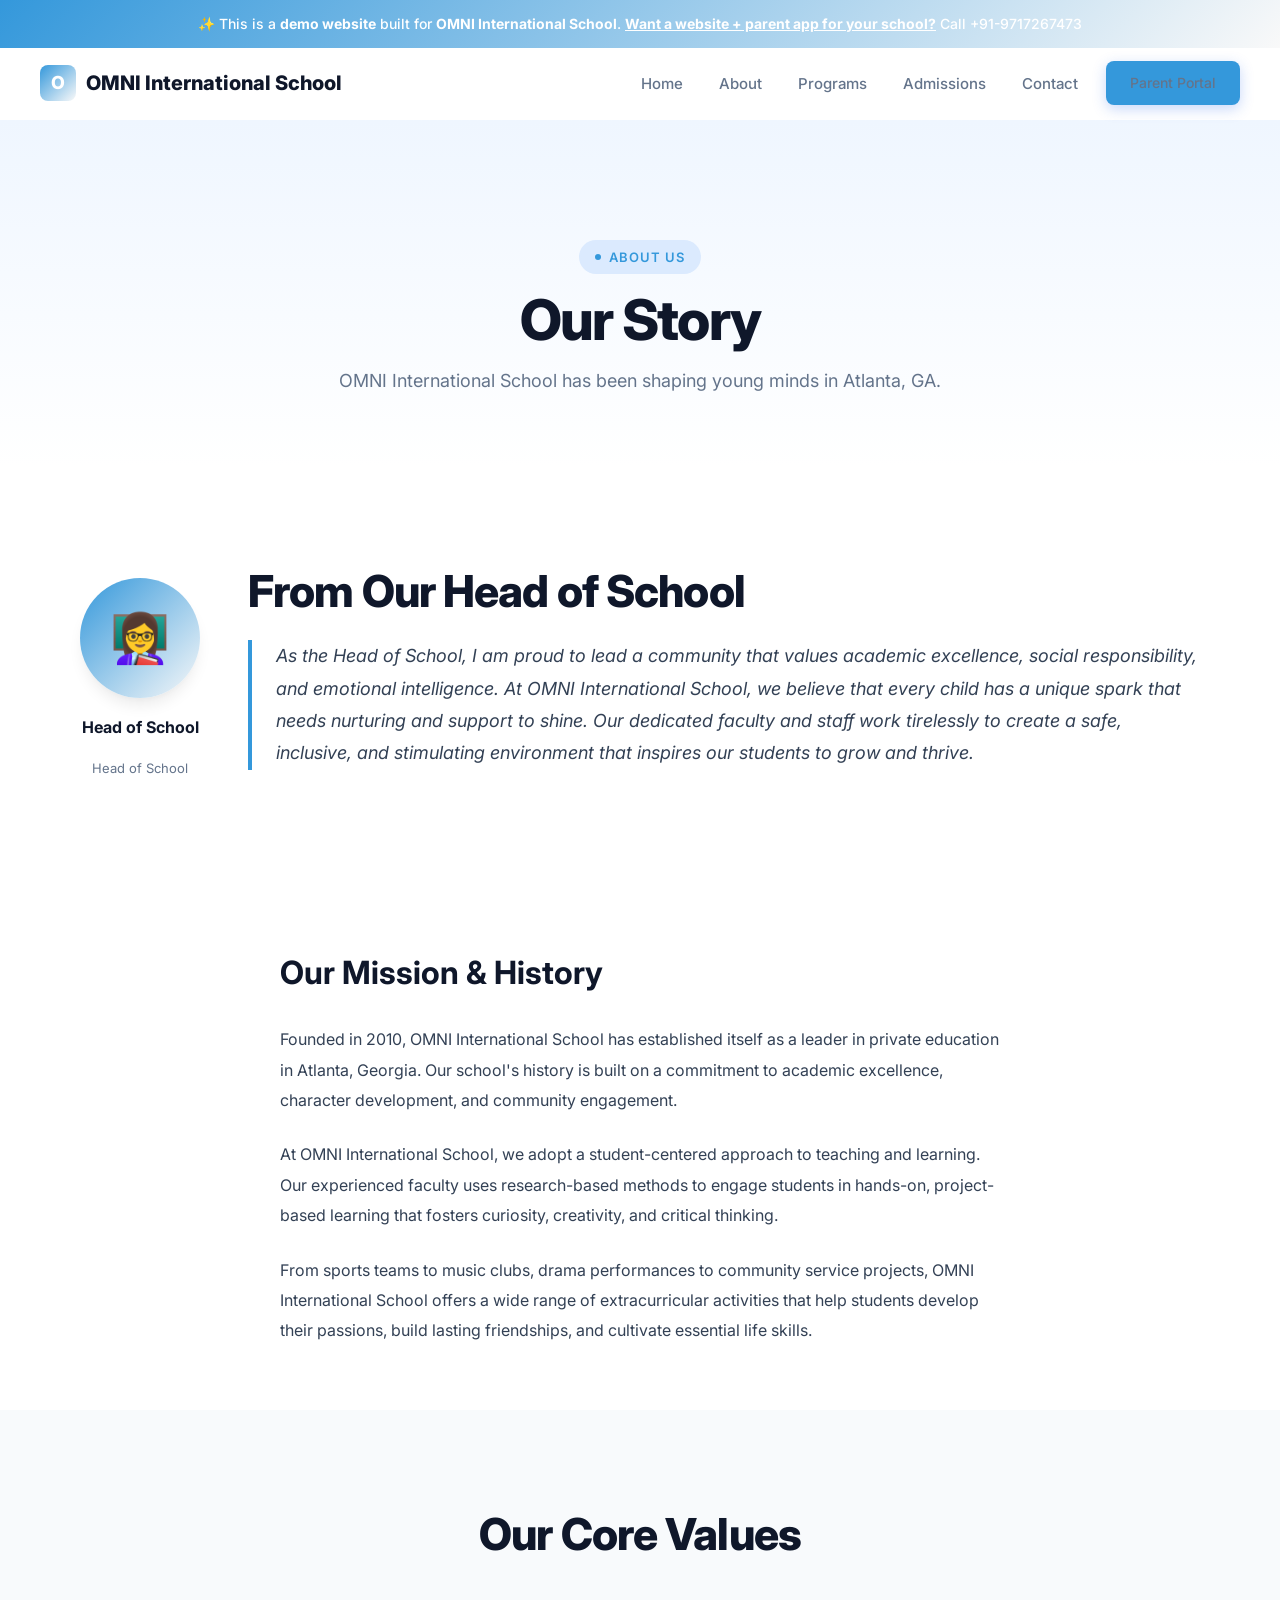
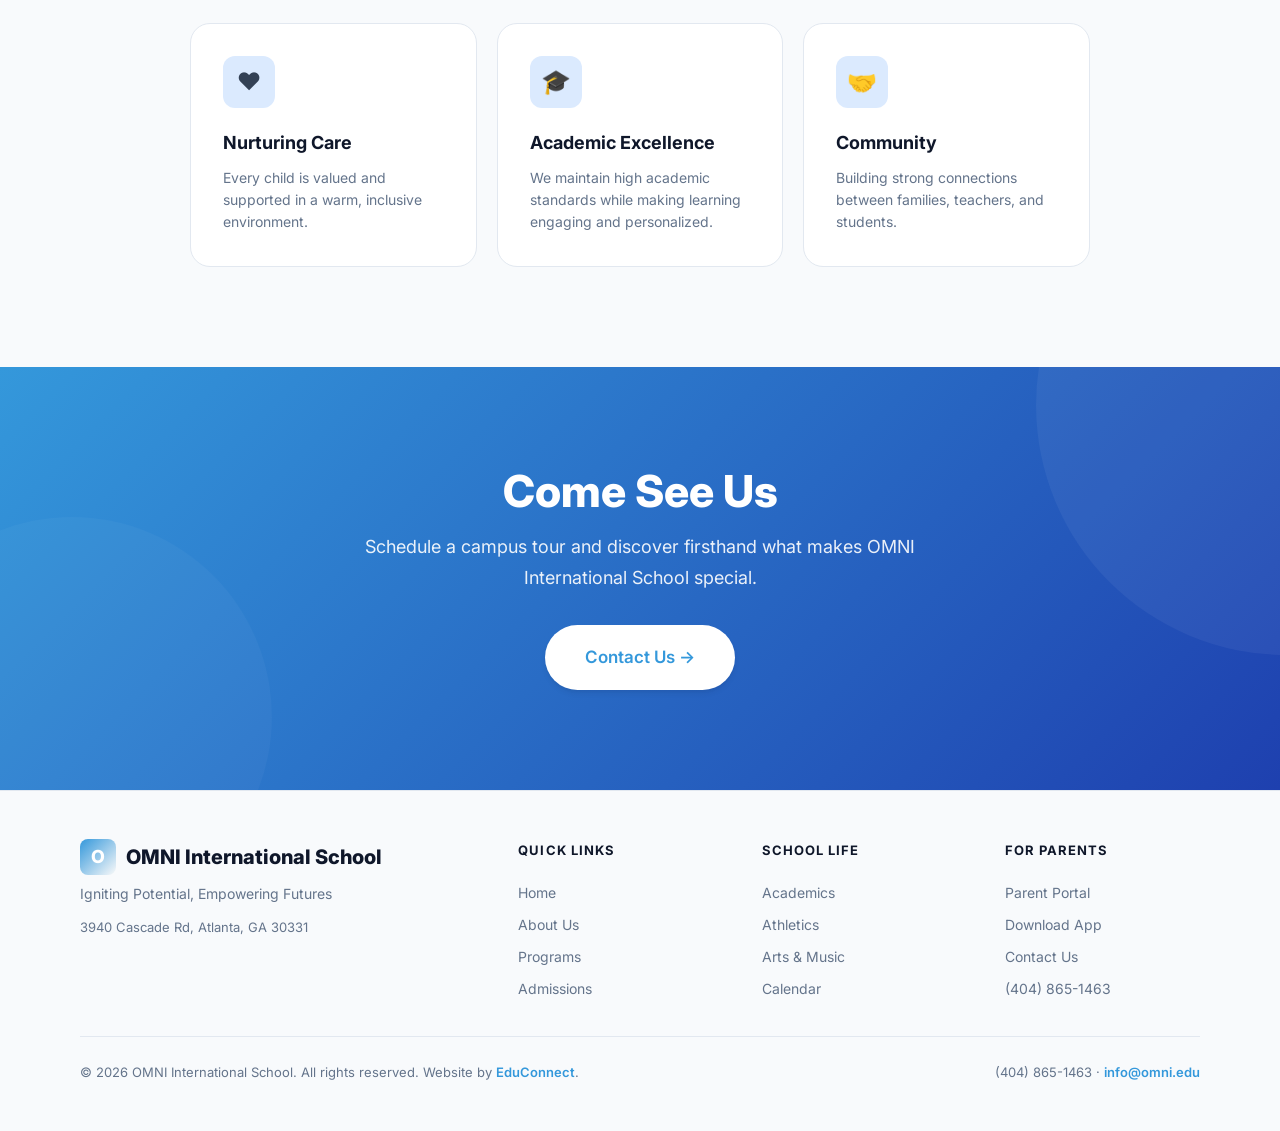
==== about.html @ db90e11e "Initial demo site for OMNI International School" ====
<!DOCTYPE html><html lang="en"><head>
  <meta charset="UTF-8"><meta name="viewport" content="width=device-width,initial-scale=1.0">
  <title>About Us — OMNI International School</title>
  <meta name="description" content="About Us — OMNI International School, a premier school in Atlanta, GA serving Pre-K – 8th Grade.">
  <meta property="og:title" content="About Us — OMNI International School"><meta property="og:type" content="website">
  <link rel="preconnect" href="https://fonts.googleapis.com"><link rel="preconnect" href="https://fonts.gstatic.com" crossorigin>
  <link href="https://fonts.googleapis.com/css2?family=Inter:wght@400;500;600;700;800&display=swap" rel="stylesheet">
  <link rel="stylesheet" href="/styles.css"><script src="/main.js" defer></script>
</head><body><div class="demo-banner">
  ✨ This is a <strong>demo website</strong> built for <strong>OMNI International School</strong>.
  <a href="mailto:bhupender@myfirststepschool.com">Want a website + parent app for your school?</a> Call +91-9717267473
</div>
<nav class="navbar">
  <a href="/" class="logo"><span class="logo-icon">O</span>OMNI International School</a>
  <div class="nav-links">
    <a href="/">Home</a>
    <a href="/about.html">About</a>
    <a href="/programs.html">Programs</a>
    <a href="/admissions.html">Admissions</a>
    <a href="/contact.html">Contact</a>
    <a href="/parents.html" class="btn btn-primary" style="padding:10px 24px;font-size:14px">Parent Portal</a>
  </div>
  <button class="hamburger" aria-label="Toggle menu"><span></span><span></span><span></span></button>
</nav><main>
<section class="page-hero"><div class="container">
  <div class="badge animate-on-scroll mb-4">About Us</div>
  <h1 class="heading-xl animate-on-scroll mb-4">Our Story</h1>
  <p class="text-lg text-muted max-w-lg mx-auto animate-on-scroll">OMNI International School has been shaping young minds in Atlanta, GA.</p>
</div></section>
<section class="welcome-section section-padding"><div class="container"><div class="welcome-grid">
  <div class="principal-card animate-on-scroll">
    <div class="principal-avatar">👩‍🏫</div>
    <div class="principal-name">Head of School</div><div class="principal-title">Head of School</div>
  </div>
  <div class="welcome-text animate-on-scroll">
    <h2 class="heading-lg mb-6">From Our Head of School</h2>
    <blockquote>As the Head of School, I am proud to lead a community that values academic excellence, social responsibility, and emotional intelligence. At OMNI International School, we believe that every child has a unique spark that needs nurturing and support to shine. Our dedicated faculty and staff work tirelessly to create a safe, inclusive, and stimulating environment that inspires our students to grow and thrive.</blockquote>
  </div>
</div></div></section>
<section class="content-section"><div class="container">
  <h2 class="heading-md animate-on-scroll mb-8">Our Mission &amp; History</h2>
  <p class="animate-on-scroll">Founded in 2010, OMNI International School has established itself as a leader in private education in Atlanta, Georgia. Our school's history is built on a commitment to academic excellence, character development, and community engagement.</p>
<p class="animate-on-scroll">At OMNI International School, we adopt a student-centered approach to teaching and learning. Our experienced faculty uses research-based methods to engage students in hands-on, project-based learning that fosters curiosity, creativity, and critical thinking.</p>
<p class="animate-on-scroll">From sports teams to music clubs, drama performances to community service projects, OMNI International School offers a wide range of extracurricular activities that help students develop their passions, build lasting friendships, and cultivate essential life skills.</p>
</div></section>
<section class="features-section section-padding"><div class="container">
  <div class="text-center mb-16"><h2 class="heading-lg animate-on-scroll mb-4">Our Core Values</h2></div>
  <div class="features-grid" style="max-width:900px;margin:0 auto">
    <div class="feature-card animate-on-scroll stagger-1"><div class="feature-icon">❤️</div><h3>Nurturing Care</h3><p>Every child is valued and supported in a warm, inclusive environment.</p></div>
    <div class="feature-card animate-on-scroll stagger-2"><div class="feature-icon">🎓</div><h3>Academic Excellence</h3><p>We maintain high academic standards while making learning engaging and personalized.</p></div>
    <div class="feature-card animate-on-scroll stagger-3"><div class="feature-icon">🤝</div><h3>Community</h3><p>Building strong connections between families, teachers, and students.</p></div>
  </div>
</div></section>
<section class="cta-section"><div class="container"><div class="cta-content animate-on-scroll">
  <h2>Come See Us</h2>
  <p>Schedule a campus tour and discover firsthand what makes OMNI International School special.</p>
  <div class="cta-actions"><a href="/contact.html" class="btn btn-white btn-lg">Contact Us →</a></div>
</div></div></section>
</main><footer class="footer">
  <div class="container">
    <div class="footer-grid">
      <div class="footer-brand">
        <div class="logo" style="margin-bottom:8px"><span class="logo-icon">O</span>OMNI International School</div>
        <p>Igniting Potential, Empowering Futures</p>
        <p style="margin-top:12px;font-size:13px">3940 Cascade Rd, Atlanta, GA 30331</p>
      </div>
      <div class="footer-col"><h4>Quick Links</h4><a href="/">Home</a><a href="/about.html">About Us</a><a href="/programs.html">Programs</a><a href="/admissions.html">Admissions</a></div>
      <div class="footer-col"><h4>School Life</h4><a href="/programs.html">Academics</a><a href="/programs.html">Athletics</a><a href="/programs.html">Arts &amp; Music</a><a href="/contact.html">Calendar</a></div>
      <div class="footer-col"><h4>For Parents</h4><a href="/parents.html">Parent Portal</a><a href="/parents.html">Download App</a><a href="/contact.html">Contact Us</a><a href="tel:(404) 865-1463">(404) 865-1463</a></div>
    </div>
    <div class="footer-bottom">
      <p>&copy; 2026 OMNI International School. All rights reserved. Website by <a href="mailto:bhupender@myfirststepschool.com">EduConnect</a>.</p>
      <p>(404) 865-1463 &middot; <a href="mailto:info@omni.edu">info@omni.edu</a></p>
    </div>
  </div>
</footer></body></html>
---- styles.css ----
/* ===== DESIGN SYSTEM — LIGHT PROFESSIONAL ===== */
:root{
  --primary:#3498db;--primary-50:#eff6ff;--primary-100:#dbeafe;--primary-200:#bfdbfe;
  --primary-500:#3498db;--primary-600:#1d4ed8;--primary-700:#1e40af;
  --secondary:#f9f9f9;--accent:#10b981;--accent-50:#ecfdf5;
  --white:#fff;--gray-50:#f8fafc;--gray-100:#f1f5f9;--gray-200:#e2e8f0;--gray-300:#cbd5e1;
  --gray-400:#94a3b8;--gray-500:#64748b;--gray-600:#475569;--gray-700:#334155;
  --gray-800:#1e293b;--gray-900:#0f172a;
  --bg:var(--white);--bg-alt:var(--gray-50);--text:var(--gray-700);
  --text-heading:var(--gray-900);--text-muted:var(--gray-500);--border:var(--gray-200);
  --shadow-sm:0 1px 3px rgba(0,0,0,.06),0 1px 2px rgba(0,0,0,.04);
  --shadow-md:0 4px 6px -1px rgba(0,0,0,.07),0 2px 4px -2px rgba(0,0,0,.05);
  --shadow-lg:0 10px 15px -3px rgba(0,0,0,.08),0 4px 6px -4px rgba(0,0,0,.04);
  --shadow-xl:0 20px 25px -5px rgba(0,0,0,.08),0 8px 10px -6px rgba(0,0,0,.04);
  --shadow-2xl:0 25px 50px -12px rgba(0,0,0,.15);
  --shadow-primary:0 4px 14px rgba(37,99,235,.25);
  --radius-sm:8px;--radius-md:12px;--radius-lg:16px;--radius-xl:20px;--radius-2xl:24px;--radius-full:9999px;
  --font:'Inter',-apple-system,BlinkMacSystemFont,'Segoe UI',sans-serif;
}
*,*::before,*::after{margin:0;padding:0;box-sizing:border-box}
html{scroll-behavior:smooth;-webkit-font-smoothing:antialiased}
body{font-family:var(--font);background:var(--bg);color:var(--text);line-height:1.7;overflow-x:hidden;font-size:16px}
a{color:inherit;text-decoration:none}img{max-width:100%;display:block}button{font-family:inherit;cursor:pointer}
.container{max-width:1200px;margin:0 auto;padding:0 24px}
@media(min-width:768px){.container{padding:0 40px}}
.section-padding{padding:80px 0}
@media(min-width:768px){.section-padding{padding:100px 0}}
.badge{display:inline-flex;align-items:center;gap:8px;padding:6px 16px;font-size:13px;font-weight:600;text-transform:uppercase;letter-spacing:.08em;border-radius:var(--radius-full);background:var(--primary-100);color:var(--primary)}
.badge::before{content:'';width:6px;height:6px;border-radius:50%;background:var(--primary);animation:pulse 2s infinite}
.badge.accent{background:var(--accent-50);color:var(--accent)}.badge.accent::before{background:var(--accent)}
.heading-xl{font-size:clamp(32px,5vw,56px);font-weight:800;line-height:1.08;letter-spacing:-.03em;color:var(--text-heading)}
.heading-lg{font-size:clamp(28px,4vw,44px);font-weight:800;line-height:1.12;letter-spacing:-.02em;color:var(--text-heading)}
.heading-md{font-size:clamp(22px,3vw,32px);font-weight:700;line-height:1.2;color:var(--text-heading)}
.heading-sm{font-size:20px;font-weight:700;line-height:1.3;color:var(--text-heading)}
.text-lg{font-size:18px;line-height:1.7;color:var(--text)}
.text-base{font-size:16px;line-height:1.7;color:var(--text)}
.text-sm{font-size:14px;line-height:1.6;color:var(--text-muted)}
.text-center{text-align:center}.text-muted{color:var(--text-muted)}
.gradient-text{background:linear-gradient(135deg,var(--primary),var(--secondary));-webkit-background-clip:text;-webkit-text-fill-color:transparent;background-clip:text}
.max-w-lg{max-width:640px}.mx-auto{margin-left:auto;margin-right:auto}
.mb-4{margin-bottom:16px}.mb-6{margin-bottom:24px}.mb-8{margin-bottom:32px}
.mb-12{margin-bottom:48px}.mb-16{margin-bottom:64px}
.btn{display:inline-flex;align-items:center;justify-content:center;gap:8px;padding:14px 32px;font-size:15px;font-weight:600;border-radius:var(--radius-full);border:none;cursor:pointer;transition:all .25s cubic-bezier(.4,0,.2,1);text-decoration:none;white-space:nowrap}
.btn-primary{background:var(--primary);color:var(--white);box-shadow:var(--shadow-primary)}
.btn-primary:hover{background:var(--primary-600);transform:translateY(-2px);box-shadow:0 8px 24px rgba(37,99,235,.3)}
.btn-lg{padding:18px 40px;font-size:17px}
.btn-outline{background:transparent;color:var(--primary);border:2px solid var(--primary-200)}
.btn-outline:hover{background:var(--primary-50);border-color:var(--primary);transform:translateY(-2px)}
.btn-white{background:var(--white);color:var(--primary);box-shadow:var(--shadow-md)}
.btn-white:hover{transform:translateY(-2px);box-shadow:var(--shadow-lg)}
.demo-banner{background:linear-gradient(135deg,var(--primary),var(--secondary));color:var(--white);text-align:center;padding:12px 24px;font-size:14px;font-weight:500;position:relative;z-index:200}
.demo-banner strong{font-weight:700}.demo-banner a{color:var(--white);text-decoration:underline;font-weight:700}
.navbar{position:sticky;top:0;z-index:100;display:flex;justify-content:space-between;align-items:center;padding:0 24px;height:72px;background:rgba(255,255,255,.92);backdrop-filter:blur(20px) saturate(180%);border-bottom:1px solid transparent;transition:all .3s ease}
@media(min-width:768px){.navbar{padding:0 40px}}
.navbar.scrolled{border-bottom-color:var(--border);box-shadow:var(--shadow-sm)}
.logo{display:flex;align-items:center;gap:10px;font-size:18px;font-weight:800;color:var(--text-heading)}
@media(min-width:768px){.logo{font-size:20px}}
.logo-icon{width:36px;height:36px;border-radius:var(--radius-sm);background:linear-gradient(135deg,var(--primary),var(--secondary));display:flex;align-items:center;justify-content:center;color:white;font-size:18px;font-weight:800}
.nav-links{display:flex;gap:4px;align-items:center}
.nav-links a{padding:8px 16px;font-size:15px;font-weight:500;color:var(--text-muted);border-radius:var(--radius-sm);transition:all .2s ease}
.nav-links a:hover{color:var(--text-heading);background:var(--gray-50)}
.nav-links .btn{margin-left:8px}
.hamburger{display:none;background:none;border:none;padding:8px;min-height:44px;min-width:44px;flex-direction:column;justify-content:center;align-items:center}
.hamburger span{display:block;width:22px;height:2px;background:var(--gray-700);margin:3px 0;transition:all .3s ease;border-radius:2px}
.hamburger.active span:nth-child(1){transform:rotate(45deg) translate(4px,4px)}
.hamburger.active span:nth-child(2){opacity:0}
.hamburger.active span:nth-child(3){transform:rotate(-45deg) translate(4px,-4px)}
@media(max-width:768px){.hamburger{display:flex}.nav-links{display:none;position:fixed;top:72px;left:0;right:0;bottom:0;background:var(--white);flex-direction:column;align-items:center;justify-content:center;gap:16px;z-index:200}.nav-links.open{display:flex}.nav-links a{font-size:18px;padding:12px 24px}}
.hero{position:relative;overflow:hidden;background:linear-gradient(180deg,var(--primary-50) 0%,var(--white) 100%)}
.hero-inner{display:grid;grid-template-columns:1fr;gap:48px;align-items:center;padding:60px 0 80px}
@media(min-width:1024px){.hero-inner{grid-template-columns:1fr 1fr;gap:64px;padding:80px 0 100px}}
.hero-content{max-width:560px}
@media(max-width:1023px){.hero-content{text-align:center;margin:0 auto}}
.hero-actions{display:flex;gap:12px;flex-wrap:wrap}
@media(max-width:1023px){.hero-actions{justify-content:center}}
.hero-visual{display:flex;justify-content:center;align-items:center;position:relative}
.school-illustration{position:relative;width:100%;max-width:480px;aspect-ratio:4/3;border-radius:var(--radius-2xl);overflow:hidden;background:linear-gradient(135deg,var(--primary-100),var(--primary-50));border:1px solid var(--primary-200);box-shadow:var(--shadow-xl)}
.school-illustration-inner{width:100%;height:100%;display:flex;flex-direction:column;align-items:center;justify-content:center;gap:16px;padding:32px}
.school-building{font-size:80px;line-height:1}
.school-illustration h3{font-size:18px;font-weight:700;color:var(--primary-700);text-align:center}
.school-illustration p{font-size:13px;color:var(--primary-600);text-align:center;font-weight:500}
.hero-info-cards{display:flex;gap:12px;flex-wrap:wrap;margin-top:20px}
@media(max-width:1023px){.hero-info-cards{justify-content:center}}
.info-chip{display:flex;align-items:center;gap:6px;padding:8px 16px;background:var(--white);border:1px solid var(--border);border-radius:var(--radius-full);font-size:13px;font-weight:500;color:var(--gray-600);box-shadow:var(--shadow-sm)}
.info-chip .ic-icon{font-size:16px}
.float-card{position:absolute;background:var(--white);border-radius:var(--radius-lg);box-shadow:var(--shadow-xl);padding:14px 18px;display:flex;align-items:center;gap:10px;font-size:13px;font-weight:600;color:var(--gray-800);animation:float-gentle 4s ease-in-out infinite;z-index:5;white-space:nowrap}
.float-card.card-1{top:10%;right:-20px;animation-delay:0s}
.float-card.card-2{bottom:20%;left:-30px;animation-delay:1.5s}
.float-card.card-3{top:55%;right:-30px;animation-delay:3s}
.float-card .fc-icon{width:32px;height:32px;border-radius:8px;display:flex;align-items:center;justify-content:center;font-size:15px}
.float-card .fc-icon.green{background:#dcfce7;color:#16a34a}
.float-card .fc-icon.blue{background:var(--primary-100);color:var(--primary)}
.float-card .fc-icon.purple{background:#f3e8ff;color:#9333ea}
.welcome-section{background:var(--white)}
.welcome-grid{display:grid;grid-template-columns:1fr;gap:40px;align-items:center}
@media(min-width:768px){.welcome-grid{grid-template-columns:auto 1fr;gap:48px}}
.principal-card{display:flex;flex-direction:column;align-items:center;text-align:center;gap:16px}
.principal-avatar{width:120px;height:120px;border-radius:50%;background:linear-gradient(135deg,var(--primary),var(--secondary));display:flex;align-items:center;justify-content:center;font-size:48px;color:white;box-shadow:var(--shadow-lg)}
.principal-name{font-size:16px;font-weight:700;color:var(--text-heading)}
.principal-title{font-size:13px;color:var(--text-muted)}
.welcome-text blockquote{font-size:18px;font-style:italic;color:var(--text);line-height:1.8;border-left:4px solid var(--primary);padding-left:24px;margin-bottom:20px}
.welcome-text p{font-size:15px;color:var(--text-muted);line-height:1.7}
.features-section{background:var(--bg-alt)}
.features-grid{display:grid;grid-template-columns:1fr;gap:20px}
@media(min-width:640px){.features-grid{grid-template-columns:repeat(2,1fr)}}
@media(min-width:1024px){.features-grid{grid-template-columns:repeat(3,1fr)}}
.feature-card{position:relative;padding:32px;border-radius:var(--radius-xl);background:var(--white);border:1px solid var(--border);transition:all .3s ease;overflow:hidden}
.feature-card:hover{transform:translateY(-4px);box-shadow:var(--shadow-lg);border-color:var(--primary-200)}
.feature-icon{width:52px;height:52px;border-radius:var(--radius-md);background:var(--primary-100);display:flex;align-items:center;justify-content:center;margin-bottom:20px;font-size:24px;transition:transform .3s ease}
.feature-card:hover .feature-icon{transform:scale(1.1)}
.feature-card h3{font-size:18px;font-weight:700;color:var(--text-heading);margin-bottom:8px}
.feature-card p{font-size:14px;color:var(--text-muted);line-height:1.6}
.programs-section{background:var(--white)}
.programs-grid{display:grid;grid-template-columns:1fr;gap:20px}
@media(min-width:640px){.programs-grid{grid-template-columns:repeat(2,1fr)}}
@media(min-width:1024px){.programs-grid{grid-template-columns:repeat(3,1fr)}}
.program-card{padding:28px;border-radius:var(--radius-xl);background:var(--white);border:1px solid var(--border);transition:all .3s ease;position:relative;overflow:hidden}
.program-card::before{content:'';position:absolute;top:0;left:0;right:0;height:3px;background:linear-gradient(90deg,var(--primary),var(--secondary));transform:scaleX(0);transform-origin:left;transition:transform .3s ease}
.program-card:hover{transform:translateY(-4px);box-shadow:var(--shadow-lg);border-color:var(--primary-200)}
.program-card:hover::before{transform:scaleX(1)}
.program-icon{width:48px;height:48px;border-radius:var(--radius-md);background:var(--primary-100);display:flex;align-items:center;justify-content:center;margin-bottom:16px;font-size:22px}
.program-card h3{font-size:17px;font-weight:700;color:var(--text-heading);margin-bottom:8px}
.program-card p{font-size:14px;color:var(--text-muted);line-height:1.6}
.stats-section{background:linear-gradient(135deg,var(--primary),var(--primary-700));color:var(--white);padding:64px 0}
.stats-grid{display:grid;grid-template-columns:repeat(2,1fr);gap:32px;text-align:center}
@media(min-width:768px){.stats-grid{grid-template-columns:repeat(4,1fr)}}
.stat-value{font-size:clamp(32px,4vw,48px);font-weight:800;line-height:1}
.stat-label{font-size:14px;opacity:.8;margin-top:8px;font-weight:500}
.events-section{background:var(--bg-alt)}
.events-grid{display:grid;grid-template-columns:1fr;gap:16px;max-width:800px;margin:0 auto}
@media(min-width:640px){.events-grid{grid-template-columns:repeat(2,1fr)}}
.event-card{display:flex;gap:16px;padding:24px;border-radius:var(--radius-xl);background:var(--white);border:1px solid var(--border);transition:all .3s ease}
.event-card:hover{box-shadow:var(--shadow-md);border-color:var(--primary-200)}
.event-date{min-width:56px;text-align:center;padding:8px;border-radius:var(--radius-md);background:var(--primary-100)}
.event-date .month{font-size:11px;font-weight:700;text-transform:uppercase;color:var(--primary);letter-spacing:.05em}
.event-date .day{font-size:24px;font-weight:800;color:var(--primary-700);line-height:1.2}
.event-info h4{font-size:15px;font-weight:700;color:var(--text-heading);margin-bottom:4px}
.event-info p{font-size:13px;color:var(--text-muted);line-height:1.5}
.portal-section{background:var(--white)}
.portal-grid{display:grid;grid-template-columns:1fr;gap:48px;align-items:center}
@media(min-width:1024px){.portal-grid{grid-template-columns:1fr 1fr;gap:64px}}
.phone-mockup{position:relative;width:260px;height:520px;background:var(--gray-900);border-radius:40px;padding:12px;box-shadow:var(--shadow-2xl),0 0 0 2px var(--gray-300);margin:0 auto;transform:perspective(1000px) rotateY(-6deg) rotateX(3deg)}
.phone-mockup::before{content:'';position:absolute;top:12px;left:50%;transform:translateX(-50%);width:72px;height:22px;background:var(--gray-900);border-radius:0 0 14px 14px;z-index:10}
.phone-screen{width:100%;height:100%;background:var(--white);border-radius:30px;overflow:hidden;position:relative}
.phone-screen-content{padding:50px 14px 14px;font-size:12px;color:var(--gray-700)}
.phone-status-bar{position:absolute;top:0;left:0;right:0;height:44px;background:var(--primary);display:flex;align-items:center;justify-content:center;color:white;font-weight:700;font-size:13px;border-radius:18px 18px 0 0}
.phone-nav-item{display:flex;align-items:center;gap:10px;padding:12px 10px;border-bottom:1px solid var(--gray-100);position:relative}
.phone-nav-item:last-child{border-bottom:none}
.phone-nav-icon{width:34px;height:34px;border-radius:9px;display:flex;align-items:center;justify-content:center;font-size:15px;flex-shrink:0}
.phone-nav-icon.blue{background:var(--primary-100);color:var(--primary)}
.phone-nav-icon.green{background:#dcfce7;color:#16a34a}
.phone-nav-icon.purple{background:#f3e8ff;color:#9333ea}
.phone-nav-icon.orange{background:#fff7ed;color:#ea580c}
.phone-nav-label{font-weight:600;font-size:12px;color:var(--gray-800)}
.phone-nav-sub{font-size:10px;color:var(--gray-400);margin-top:1px}
.phone-badge{position:absolute;top:8px;right:6px;min-width:16px;height:16px;border-radius:8px;background:#ef4444;color:white;font-size:9px;font-weight:700;display:flex;align-items:center;justify-content:center;padding:0 4px}
.phone-bottom-bar{position:absolute;bottom:0;left:0;right:0;height:50px;background:var(--white);border-top:1px solid var(--gray-100);display:flex;align-items:center;justify-content:space-around;padding:0 8px;border-radius:0 0 18px 18px}
.phone-tab{display:flex;flex-direction:column;align-items:center;gap:2px;font-size:8px;color:var(--gray-400);font-weight:500}
.phone-tab.active{color:var(--primary)}
.portal-features{list-style:none;padding:0}
.portal-features li{display:flex;align-items:flex-start;gap:12px;padding:12px 0;border-bottom:1px solid var(--gray-100);font-size:15px;color:var(--text)}
.portal-features li:last-child{border-bottom:none}
.portal-features .pf-icon{width:24px;height:24px;border-radius:50%;background:var(--accent-50);color:var(--accent);display:flex;align-items:center;justify-content:center;flex-shrink:0;margin-top:2px;font-size:13px;font-weight:700}
.testimonials-section{background:var(--bg-alt)}
.testimonials-grid{display:grid;grid-template-columns:1fr;gap:24px}
@media(min-width:768px){.testimonials-grid{grid-template-columns:repeat(3,1fr)}}
.testimonial-card{padding:32px;border-radius:var(--radius-xl);background:var(--white);border:1px solid var(--border);transition:all .3s ease}
.testimonial-card:hover{box-shadow:var(--shadow-lg);transform:translateY(-4px)}
.stars{display:flex;gap:2px;margin-bottom:16px}.star{color:#f59e0b;font-size:16px}
.testimonial-text{font-size:15px;color:var(--text);line-height:1.7;margin-bottom:20px;font-style:italic}
.testimonial-author{display:flex;align-items:center;gap:12px}
.author-avatar{width:44px;height:44px;border-radius:50%;background:linear-gradient(135deg,var(--primary),var(--secondary));display:flex;align-items:center;justify-content:center;font-weight:700;color:var(--white);font-size:16px;flex-shrink:0}
.author-info .author-name{font-weight:600;font-size:14px;color:var(--text-heading)}
.author-info .author-role{font-size:12px;color:var(--text-muted)}
.cta-section{background:linear-gradient(135deg,var(--primary),var(--primary-700));color:var(--white);text-align:center;position:relative;overflow:hidden;padding:80px 0}
@media(min-width:768px){.cta-section{padding:100px 0}}
.cta-section::before{content:'';position:absolute;top:-50%;right:-20%;width:500px;height:500px;border-radius:50%;background:rgba(255,255,255,.05)}
.cta-section::after{content:'';position:absolute;bottom:-30%;left:-10%;width:400px;height:400px;border-radius:50%;background:rgba(255,255,255,.03)}
.cta-content{position:relative;z-index:1;max-width:640px;margin:0 auto}
.cta-content h2{font-size:clamp(28px,4vw,44px);font-weight:800;margin-bottom:16px;line-height:1.12}
.cta-content p{font-size:18px;opacity:.9;margin-bottom:32px;line-height:1.7}
.cta-actions{display:flex;gap:12px;justify-content:center;flex-wrap:wrap}
.page-hero{padding:100px 0 60px;background:linear-gradient(180deg,var(--primary-50) 0%,var(--white) 100%);text-align:center;position:relative}
@media(min-width:768px){.page-hero{padding:120px 0 70px}}
.content-section{padding:64px 0}.content-section .container{max-width:800px}
.content-section p{font-size:16px;color:var(--text);line-height:1.9;margin-bottom:24px}
.content-section p:last-child{margin-bottom:0}
.contact-grid{display:grid;grid-template-columns:1fr;gap:32px}
@media(min-width:768px){.contact-grid{grid-template-columns:1fr 1fr;gap:40px}}
.contact-info-card{padding:32px;border-radius:var(--radius-xl);background:var(--white);border:1px solid var(--border)}
.contact-item{display:flex;align-items:flex-start;gap:14px;margin-bottom:24px}
.contact-item:last-child{margin-bottom:0}
.contact-icon{width:44px;height:44px;border-radius:var(--radius-md);background:var(--primary-100);display:flex;align-items:center;justify-content:center;flex-shrink:0;font-size:20px}
.contact-item h4{font-weight:600;color:var(--text-heading);margin-bottom:2px;font-size:14px}
.contact-item p{color:var(--text-muted);font-size:14px}
.contact-form{background:var(--white);border-radius:var(--radius-xl);border:1px solid var(--border);padding:32px}
.form-group{margin-bottom:16px}.form-group:last-of-type{margin-bottom:24px}
.form-label{display:block;font-size:13px;font-weight:600;color:var(--text-heading);margin-bottom:6px}
.form-input,.form-textarea{width:100%;padding:12px 16px;border:1px solid var(--border);border-radius:var(--radius-sm);font-family:var(--font);font-size:14px;color:var(--text-heading);background:var(--gray-50);transition:all .2s ease;outline:none}
.form-input:focus,.form-textarea:focus{border-color:var(--primary);box-shadow:0 0 0 3px var(--primary-100);background:var(--white)}
.form-textarea{resize:vertical;min-height:100px}
.admissions-steps{display:grid;grid-template-columns:1fr;gap:24px;max-width:700px;margin:0 auto}
.adm-step{display:flex;gap:20px;padding:24px;background:var(--white);border-radius:var(--radius-xl);border:1px solid var(--border)}
.adm-step-num{width:48px;height:48px;border-radius:50%;background:var(--primary);color:var(--white);display:flex;align-items:center;justify-content:center;font-weight:800;font-size:20px;flex-shrink:0}
.adm-step h4{font-weight:700;color:var(--text-heading);margin-bottom:4px}
.adm-step p{font-size:14px;color:var(--text-muted);line-height:1.6}
.footer{padding:48px 0;border-top:1px solid var(--border);background:var(--gray-50)}
.footer-grid{display:grid;grid-template-columns:1fr;gap:32px}
@media(min-width:768px){.footer-grid{grid-template-columns:2fr 1fr 1fr 1fr;gap:48px}}
.footer-brand p{font-size:14px;color:var(--text-muted);margin-top:8px;line-height:1.6;max-width:320px}
.footer-col h4{font-size:13px;font-weight:700;text-transform:uppercase;letter-spacing:.08em;color:var(--text-heading);margin-bottom:16px}
.footer-col a{display:block;font-size:14px;color:var(--text-muted);padding:4px 0;transition:color .2s ease}
.footer-col a:hover{color:var(--primary)}
.footer-bottom{border-top:1px solid var(--border);margin-top:32px;padding-top:24px;display:flex;justify-content:space-between;align-items:center;flex-wrap:wrap;gap:16px}
.footer-bottom p{font-size:13px;color:var(--text-muted)}
.footer-bottom a{color:var(--primary);font-weight:600}
@keyframes pulse{0%,100%{opacity:1;transform:scale(1)}50%{opacity:.5;transform:scale(1.3)}}
@keyframes float-gentle{0%,100%{transform:translateY(0)}50%{transform:translateY(-12px)}}
.animate-on-scroll{opacity:0;transform:translateY(24px);transition:opacity .6s ease,transform .6s ease}
.animate-on-scroll.visible{opacity:1;transform:translateY(0)}
.stagger-1{transition-delay:.1s}.stagger-2{transition-delay:.2s}.stagger-3{transition-delay:.3s}
.stagger-4{transition-delay:.4s}.stagger-5{transition-delay:.5s}.stagger-6{transition-delay:.6s}
@media(prefers-reduced-motion:reduce){*,*::before,*::after{animation-duration:.01ms!important;transition-duration:.01ms!important}.animate-on-scroll{opacity:1;transform:none}.float-card{animation:none}}
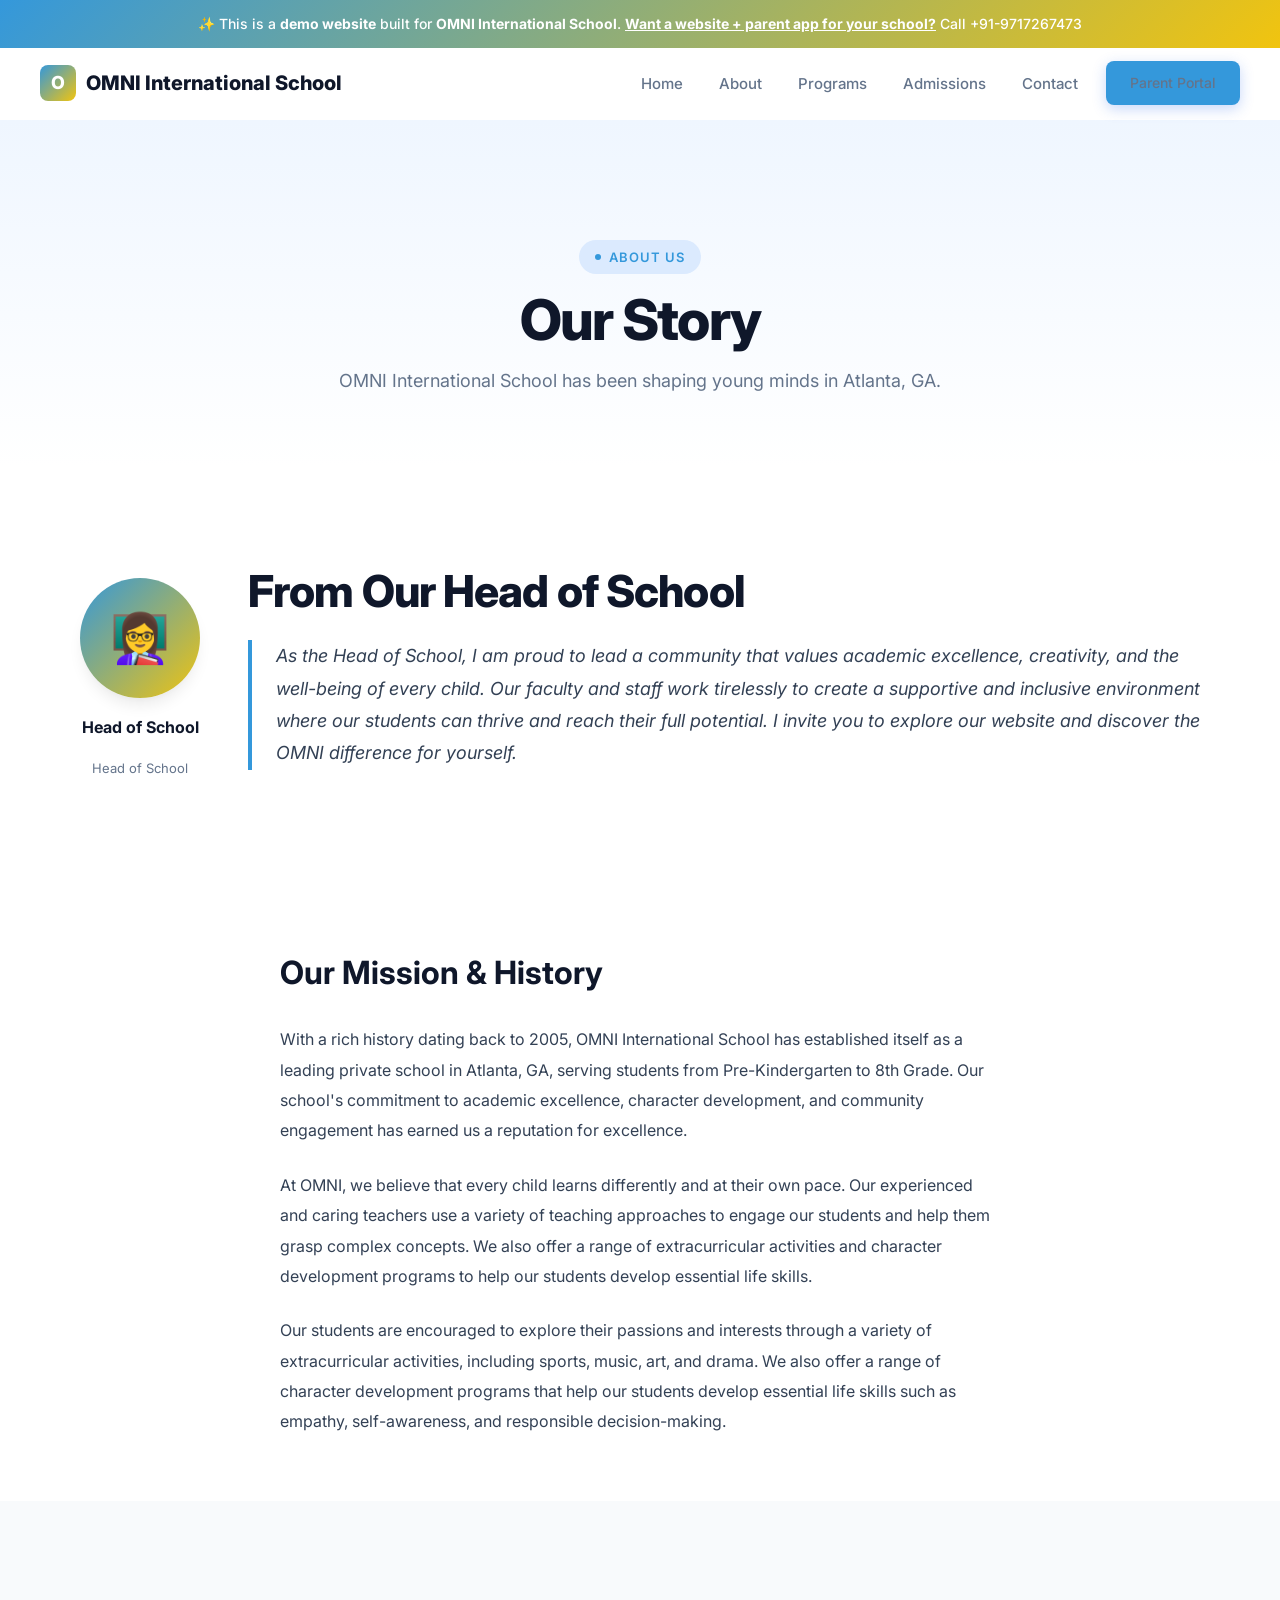
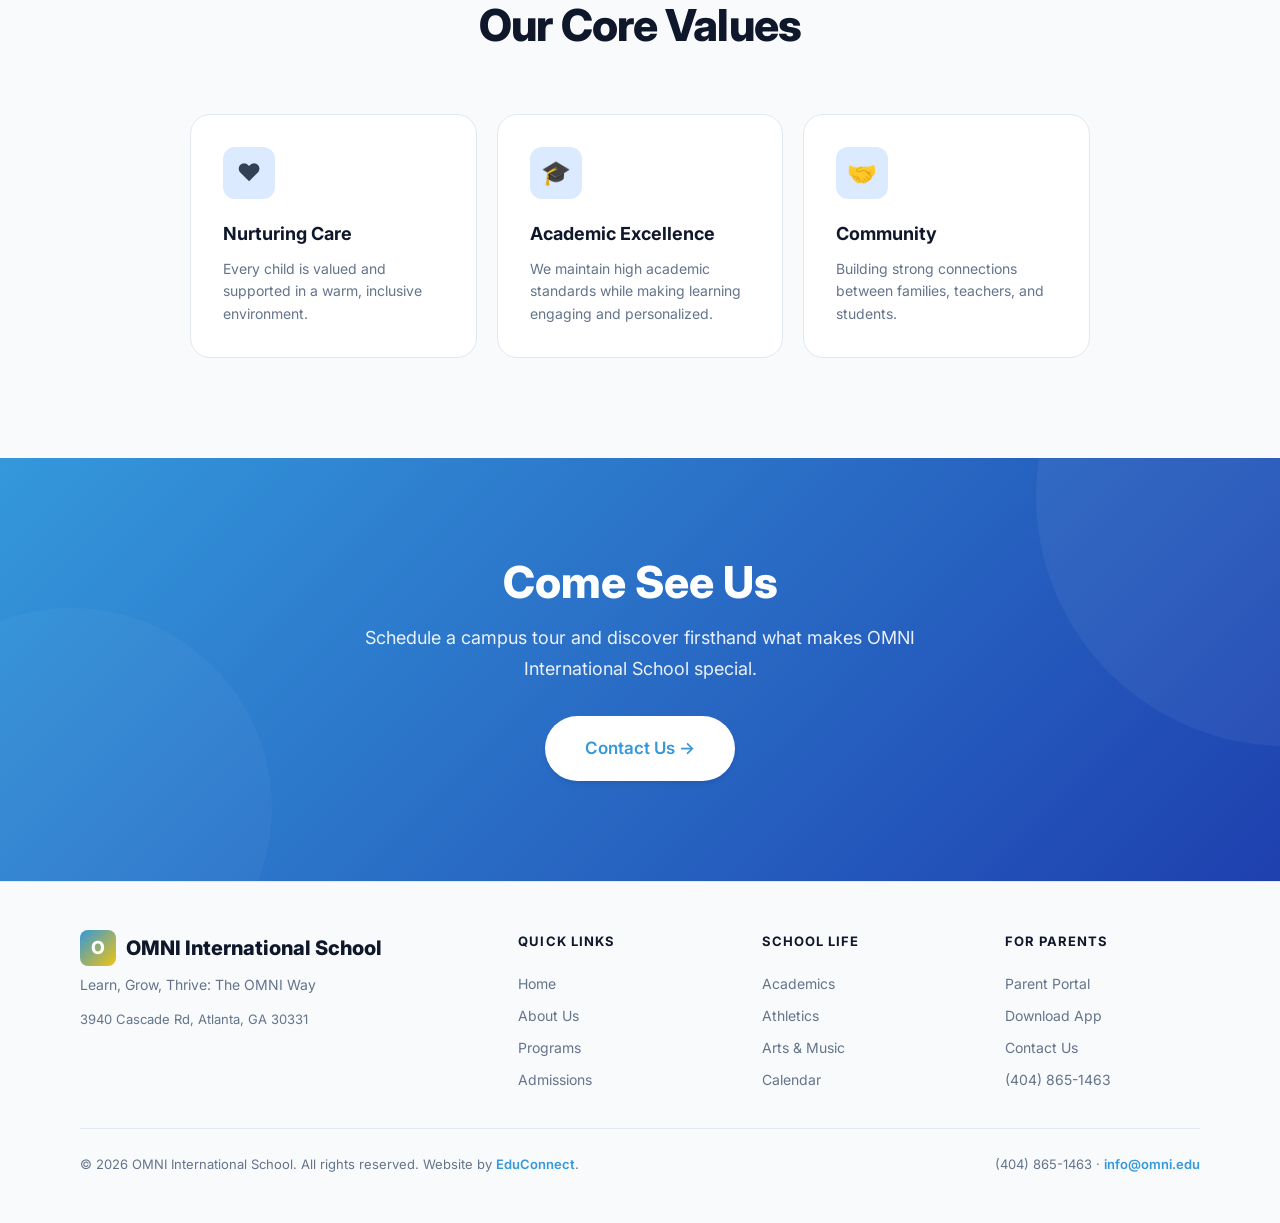
==== commit 753cb8bd: "Initial demo site for OMNI International School" ====
--- a/about.html
+++ b/about.html
@@ -34,14 +34,14 @@
   </div>
   <div class="welcome-text animate-on-scroll">
     <h2 class="heading-lg mb-6">From Our Head of School</h2>
-    <blockquote>As the Head of School, I am proud to lead a community that values academic excellence, social responsibility, and emotional intelligence. At OMNI International School, we believe that every child has a unique spark that needs nurturing and support to shine. Our dedicated faculty and staff work tirelessly to create a safe, inclusive, and stimulating environment that inspires our students to grow and thrive.</blockquote>
+    <blockquote>As the Head of School, I am proud to lead a community that values academic excellence, creativity, and the well-being of every child. Our faculty and staff work tirelessly to create a supportive and inclusive environment where our students can thrive and reach their full potential. I invite you to explore our website and discover the OMNI difference for yourself.</blockquote>
   </div>
 </div></div></section>
 <section class="content-section"><div class="container">
   <h2 class="heading-md animate-on-scroll mb-8">Our Mission &amp; History</h2>
-  <p class="animate-on-scroll">Founded in 2010, OMNI International School has established itself as a leader in private education in Atlanta, Georgia. Our school's history is built on a commitment to academic excellence, character development, and community engagement.</p>
-<p class="animate-on-scroll">At OMNI International School, we adopt a student-centered approach to teaching and learning. Our experienced faculty uses research-based methods to engage students in hands-on, project-based learning that fosters curiosity, creativity, and critical thinking.</p>
-<p class="animate-on-scroll">From sports teams to music clubs, drama performances to community service projects, OMNI International School offers a wide range of extracurricular activities that help students develop their passions, build lasting friendships, and cultivate essential life skills.</p>
+  <p class="animate-on-scroll">With a rich history dating back to 2005, OMNI International School has established itself as a leading private school in Atlanta, GA, serving students from Pre-Kindergarten to 8th Grade. Our school's commitment to academic excellence, character development, and community engagement has earned us a reputation for excellence.</p>
+<p class="animate-on-scroll">At OMNI, we believe that every child learns differently and at their own pace. Our experienced and caring teachers use a variety of teaching approaches to engage our students and help them grasp complex concepts. We also offer a range of extracurricular activities and character development programs to help our students develop essential life skills.</p>
+<p class="animate-on-scroll">Our students are encouraged to explore their passions and interests through a variety of extracurricular activities, including sports, music, art, and drama. We also offer a range of character development programs that help our students develop essential life skills such as empathy, self-awareness, and responsible decision-making.</p>
 </div></section>
 <section class="features-section section-padding"><div class="container">
   <div class="text-center mb-16"><h2 class="heading-lg animate-on-scroll mb-4">Our Core Values</h2></div>
@@ -61,7 +61,7 @@
     <div class="footer-grid">
       <div class="footer-brand">
         <div class="logo" style="margin-bottom:8px"><span class="logo-icon">O</span>OMNI International School</div>
-        <p>Igniting Potential, Empowering Futures</p>
+        <p>Learn, Grow, Thrive: The OMNI Way</p>
         <p style="margin-top:12px;font-size:13px">3940 Cascade Rd, Atlanta, GA 30331</p>
       </div>
       <div class="footer-col"><h4>Quick Links</h4><a href="/">Home</a><a href="/about.html">About Us</a><a href="/programs.html">Programs</a><a href="/admissions.html">Admissions</a></div>
--- a/styles.css
+++ b/styles.css
@@ -2,7 +2,7 @@
 :root{
   --primary:#3498db;--primary-50:#eff6ff;--primary-100:#dbeafe;--primary-200:#bfdbfe;
   --primary-500:#3498db;--primary-600:#1d4ed8;--primary-700:#1e40af;
-  --secondary:#f9f9f9;--accent:#10b981;--accent-50:#ecfdf5;
+  --secondary:#f1c40f;--accent:#10b981;--accent-50:#ecfdf5;
   --white:#fff;--gray-50:#f8fafc;--gray-100:#f1f5f9;--gray-200:#e2e8f0;--gray-300:#cbd5e1;
   --gray-400:#94a3b8;--gray-500:#64748b;--gray-600:#475569;--gray-700:#334155;
   --gray-800:#1e293b;--gray-900:#0f172a;
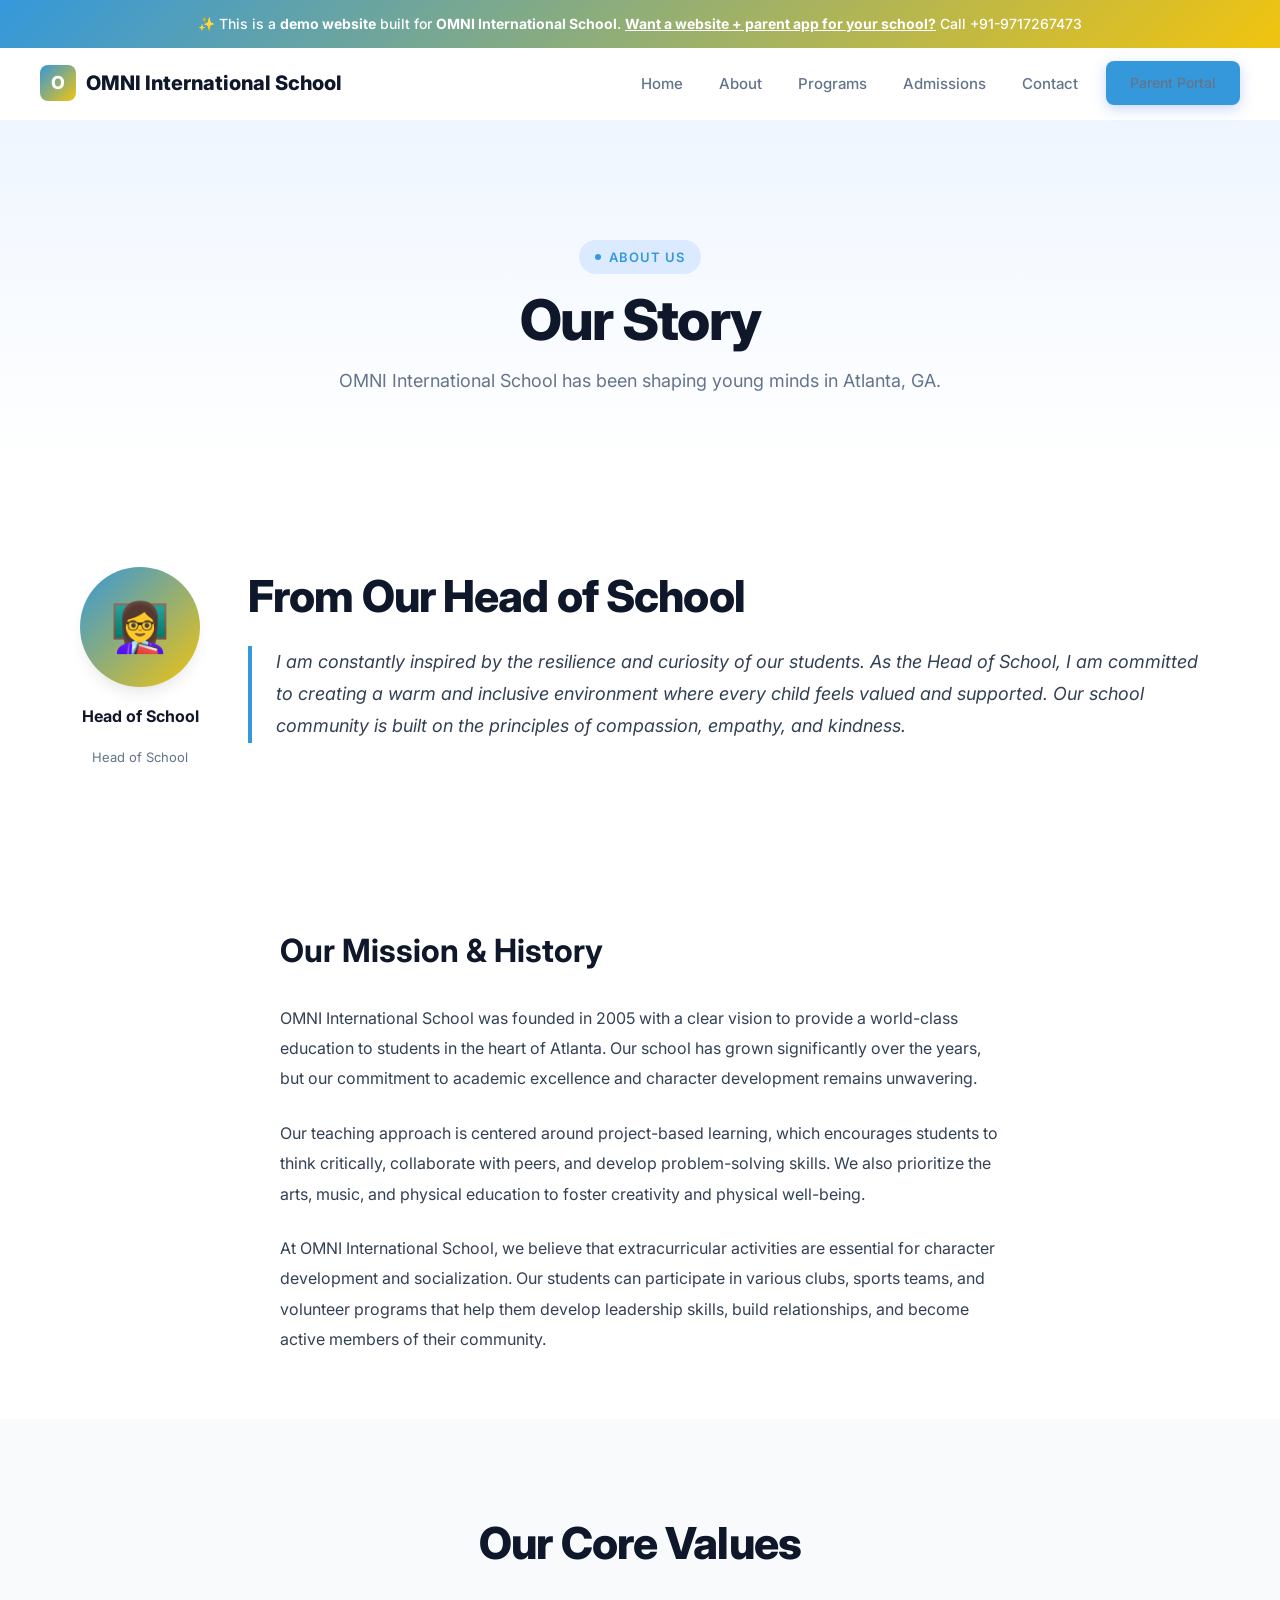
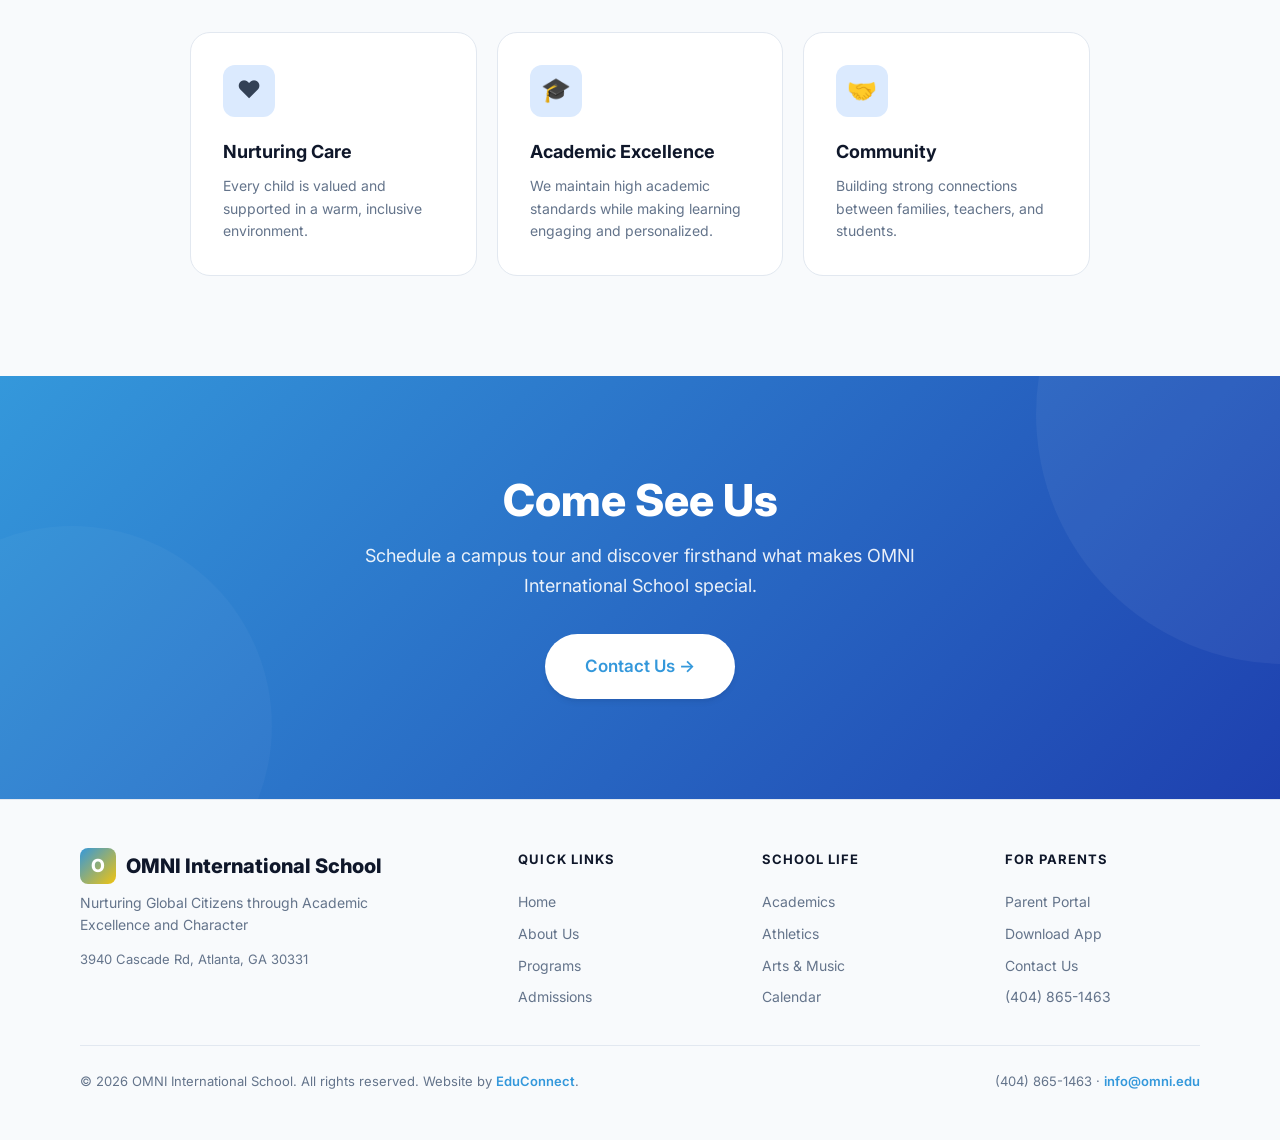
==== commit 62eaf303: "Initial demo site for OMNI International School" ====
--- a/about.html
+++ b/about.html
@@ -34,14 +34,14 @@
   </div>
   <div class="welcome-text animate-on-scroll">
     <h2 class="heading-lg mb-6">From Our Head of School</h2>
-    <blockquote>As the Head of School, I am proud to lead a community that values academic excellence, creativity, and the well-being of every child. Our faculty and staff work tirelessly to create a supportive and inclusive environment where our students can thrive and reach their full potential. I invite you to explore our website and discover the OMNI difference for yourself.</blockquote>
+    <blockquote>I am constantly inspired by the resilience and curiosity of our students. As the Head of School, I am committed to creating a warm and inclusive environment where every child feels valued and supported. Our school community is built on the principles of compassion, empathy, and kindness.</blockquote>
   </div>
 </div></div></section>
 <section class="content-section"><div class="container">
   <h2 class="heading-md animate-on-scroll mb-8">Our Mission &amp; History</h2>
-  <p class="animate-on-scroll">With a rich history dating back to 2005, OMNI International School has established itself as a leading private school in Atlanta, GA, serving students from Pre-Kindergarten to 8th Grade. Our school's commitment to academic excellence, character development, and community engagement has earned us a reputation for excellence.</p>
-<p class="animate-on-scroll">At OMNI, we believe that every child learns differently and at their own pace. Our experienced and caring teachers use a variety of teaching approaches to engage our students and help them grasp complex concepts. We also offer a range of extracurricular activities and character development programs to help our students develop essential life skills.</p>
-<p class="animate-on-scroll">Our students are encouraged to explore their passions and interests through a variety of extracurricular activities, including sports, music, art, and drama. We also offer a range of character development programs that help our students develop essential life skills such as empathy, self-awareness, and responsible decision-making.</p>
+  <p class="animate-on-scroll">OMNI International School was founded in 2005 with a clear vision to provide a world-class education to students in the heart of Atlanta. Our school has grown significantly over the years, but our commitment to academic excellence and character development remains unwavering.</p>
+<p class="animate-on-scroll">Our teaching approach is centered around project-based learning, which encourages students to think critically, collaborate with peers, and develop problem-solving skills. We also prioritize the arts, music, and physical education to foster creativity and physical well-being.</p>
+<p class="animate-on-scroll">At OMNI International School, we believe that extracurricular activities are essential for character development and socialization. Our students can participate in various clubs, sports teams, and volunteer programs that help them develop leadership skills, build relationships, and become active members of their community.</p>
 </div></section>
 <section class="features-section section-padding"><div class="container">
   <div class="text-center mb-16"><h2 class="heading-lg animate-on-scroll mb-4">Our Core Values</h2></div>
@@ -61,7 +61,7 @@
     <div class="footer-grid">
       <div class="footer-brand">
         <div class="logo" style="margin-bottom:8px"><span class="logo-icon">O</span>OMNI International School</div>
-        <p>Learn, Grow, Thrive: The OMNI Way</p>
+        <p>Nurturing Global Citizens through Academic Excellence and Character</p>
         <p style="margin-top:12px;font-size:13px">3940 Cascade Rd, Atlanta, GA 30331</p>
       </div>
       <div class="footer-col"><h4>Quick Links</h4><a href="/">Home</a><a href="/about.html">About Us</a><a href="/programs.html">Programs</a><a href="/admissions.html">Admissions</a></div>
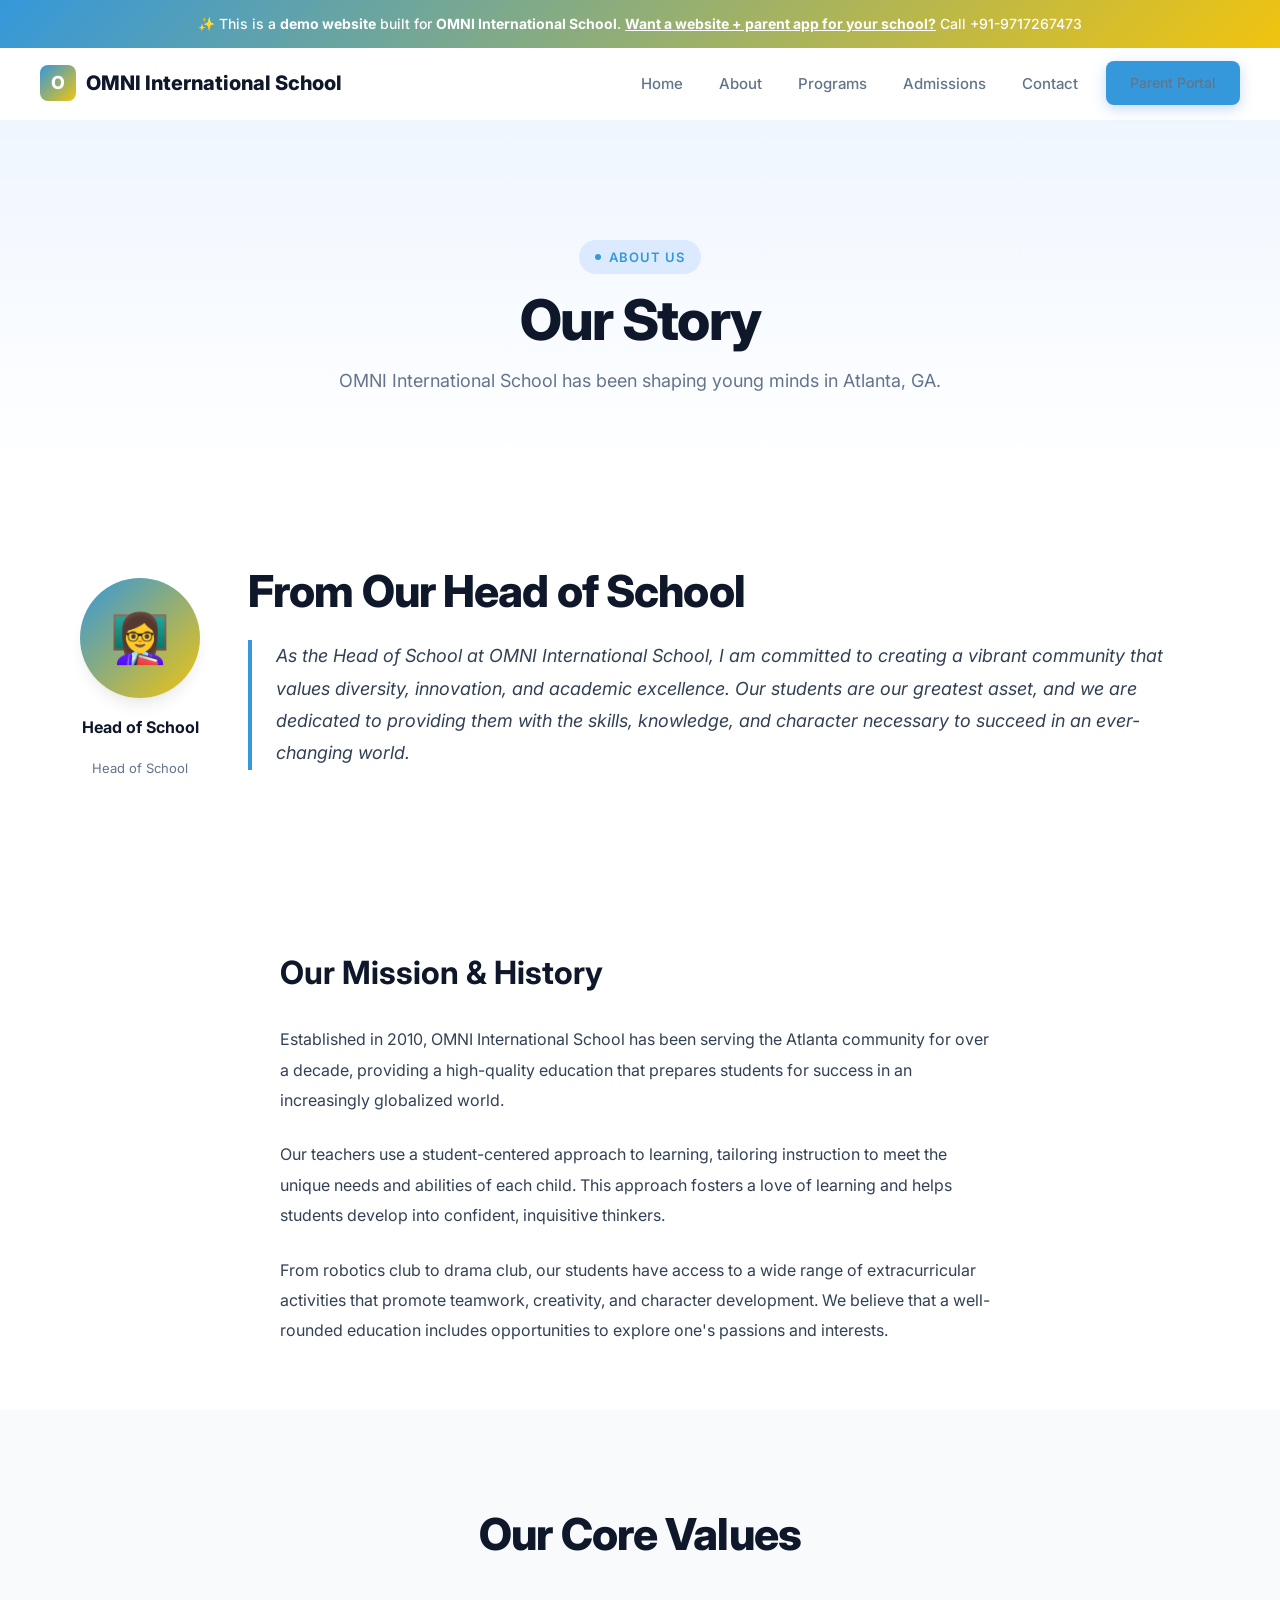
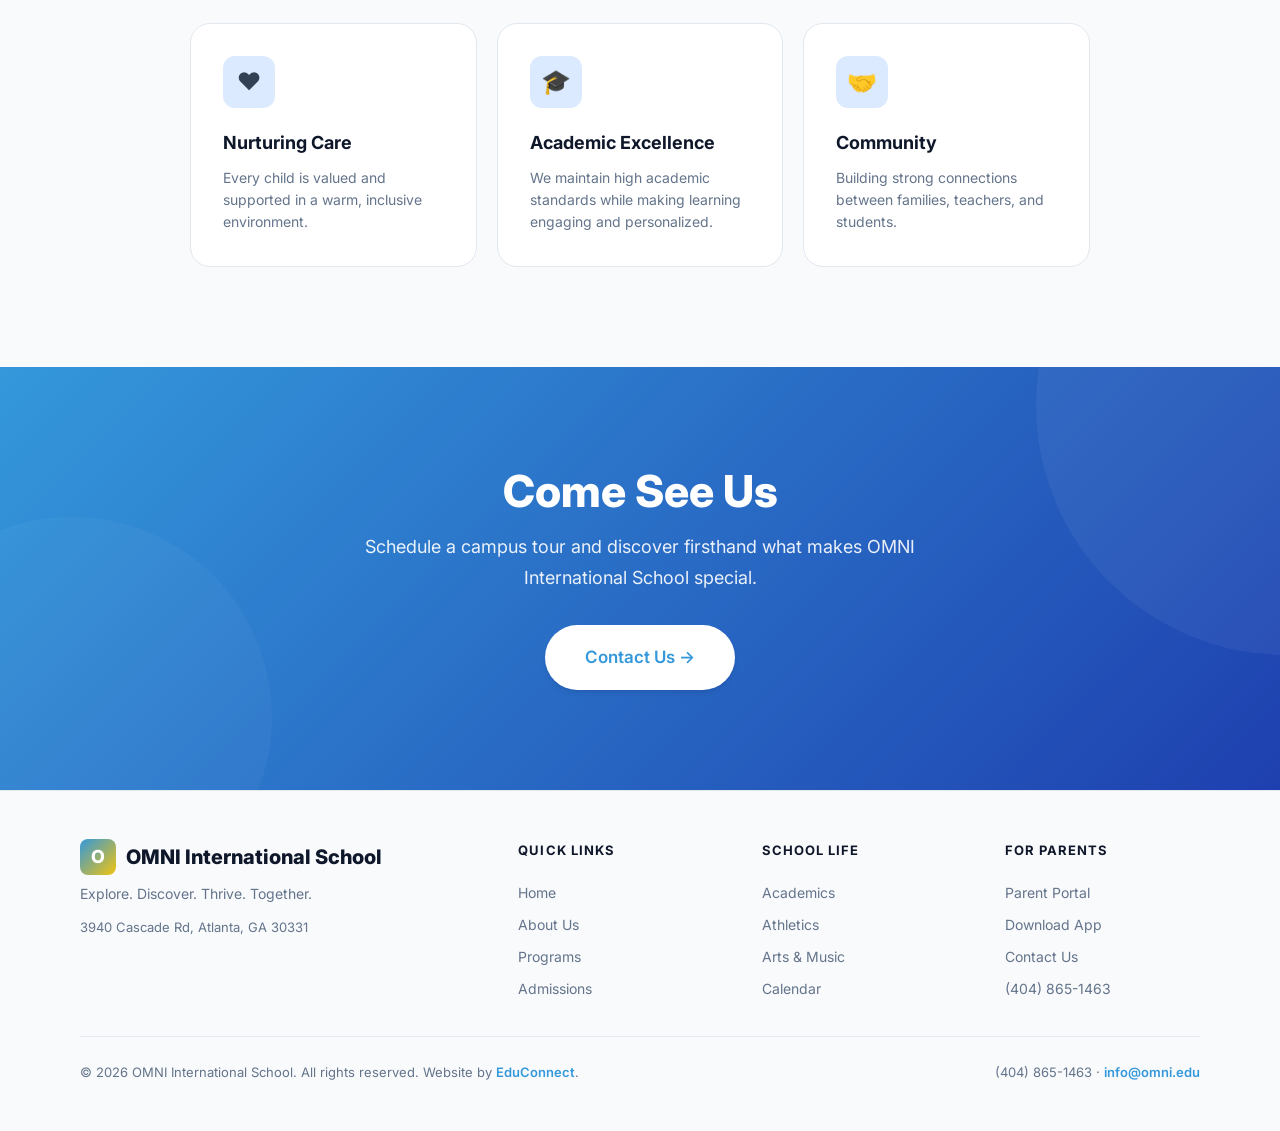
==== commit 85275366: "Initial demo site for OMNI International School" ====
--- a/about.html
+++ b/about.html
@@ -34,14 +34,14 @@
   </div>
   <div class="welcome-text animate-on-scroll">
     <h2 class="heading-lg mb-6">From Our Head of School</h2>
-    <blockquote>I am constantly inspired by the resilience and curiosity of our students. As the Head of School, I am committed to creating a warm and inclusive environment where every child feels valued and supported. Our school community is built on the principles of compassion, empathy, and kindness.</blockquote>
+    <blockquote>As the Head of School at OMNI International School, I am committed to creating a vibrant community that values diversity, innovation, and academic excellence. Our students are our greatest asset, and we are dedicated to providing them with the skills, knowledge, and character necessary to succeed in an ever-changing world.</blockquote>
   </div>
 </div></div></section>
 <section class="content-section"><div class="container">
   <h2 class="heading-md animate-on-scroll mb-8">Our Mission &amp; History</h2>
-  <p class="animate-on-scroll">OMNI International School was founded in 2005 with a clear vision to provide a world-class education to students in the heart of Atlanta. Our school has grown significantly over the years, but our commitment to academic excellence and character development remains unwavering.</p>
-<p class="animate-on-scroll">Our teaching approach is centered around project-based learning, which encourages students to think critically, collaborate with peers, and develop problem-solving skills. We also prioritize the arts, music, and physical education to foster creativity and physical well-being.</p>
-<p class="animate-on-scroll">At OMNI International School, we believe that extracurricular activities are essential for character development and socialization. Our students can participate in various clubs, sports teams, and volunteer programs that help them develop leadership skills, build relationships, and become active members of their community.</p>
+  <p class="animate-on-scroll">Established in 2010, OMNI International School has been serving the Atlanta community for over a decade, providing a high-quality education that prepares students for success in an increasingly globalized world.</p>
+<p class="animate-on-scroll">Our teachers use a student-centered approach to learning, tailoring instruction to meet the unique needs and abilities of each child. This approach fosters a love of learning and helps students develop into confident, inquisitive thinkers.</p>
+<p class="animate-on-scroll">From robotics club to drama club, our students have access to a wide range of extracurricular activities that promote teamwork, creativity, and character development. We believe that a well-rounded education includes opportunities to explore one's passions and interests.</p>
 </div></section>
 <section class="features-section section-padding"><div class="container">
   <div class="text-center mb-16"><h2 class="heading-lg animate-on-scroll mb-4">Our Core Values</h2></div>
@@ -61,7 +61,7 @@
     <div class="footer-grid">
       <div class="footer-brand">
         <div class="logo" style="margin-bottom:8px"><span class="logo-icon">O</span>OMNI International School</div>
-        <p>Nurturing Global Citizens through Academic Excellence and Character</p>
+        <p>Explore. Discover. Thrive. Together.</p>
         <p style="margin-top:12px;font-size:13px">3940 Cascade Rd, Atlanta, GA 30331</p>
       </div>
       <div class="footer-col"><h4>Quick Links</h4><a href="/">Home</a><a href="/about.html">About Us</a><a href="/programs.html">Programs</a><a href="/admissions.html">Admissions</a></div>
